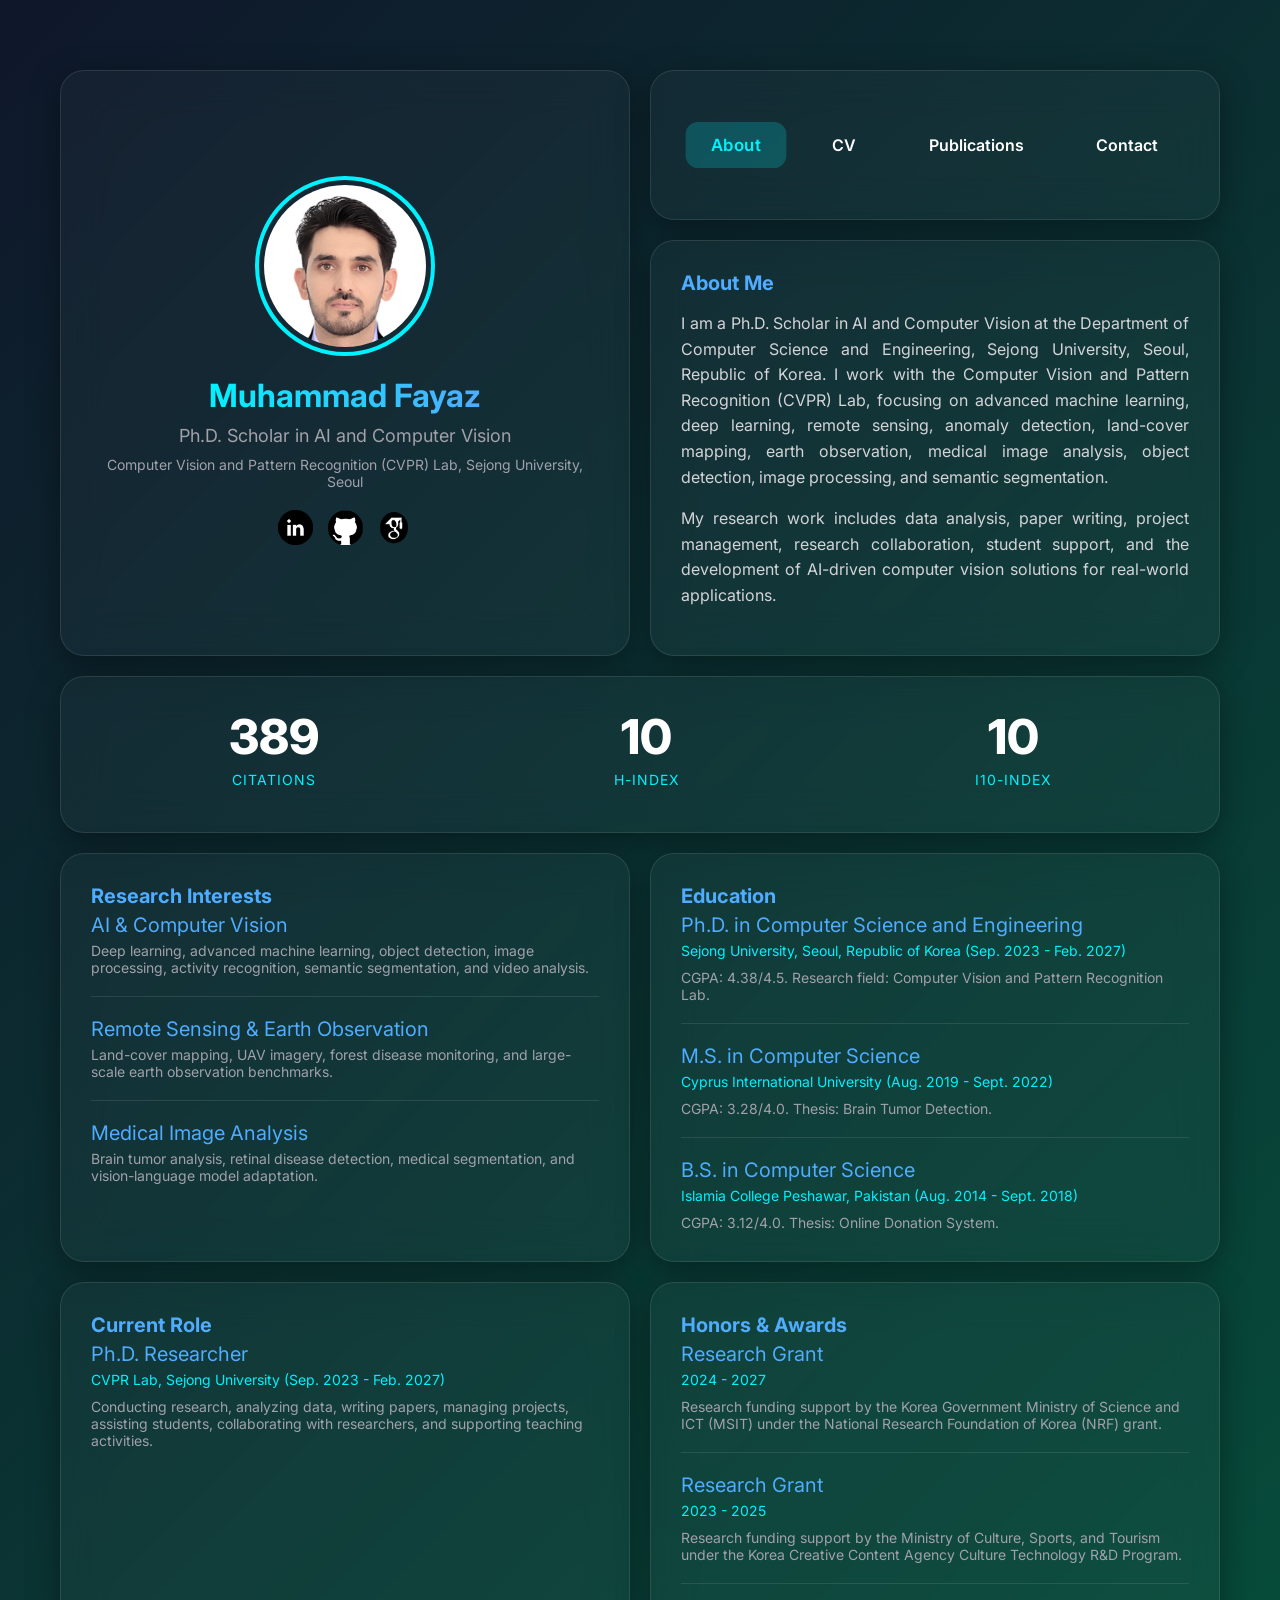
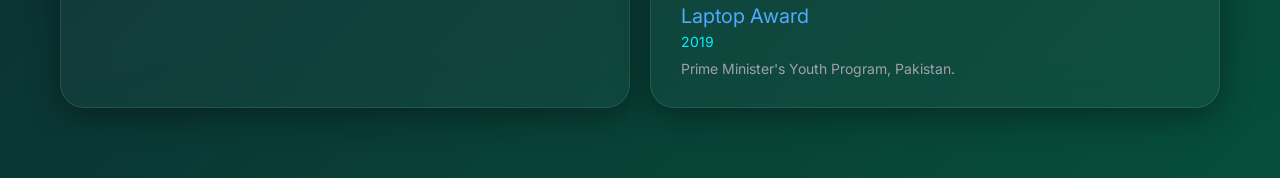
==== index.html @ 0b62bab2 "Add files via upload" ====
<!DOCTYPE html>
<html lang="en">
<head>
  <title>Muhammad Fayaz - Academic Portfolio</title>
  <meta charset="UTF-8">
  <meta name="viewport" content="width=device-width, initial-scale=1.0">
  <meta name="description" content="Academic portfolio of Muhammad Fayaz, Ph.D. Scholar in AI and Computer Vision at Sejong University.">
  <link rel="shortcut icon" href="./assets/images/logo.png" type="image/x-icon">
  <link rel="preconnect" href="https://fonts.googleapis.com">
  <link rel="preconnect" href="https://fonts.gstatic.com" crossorigin>
  <link href="https://fonts.googleapis.com/css2?family=Inter:wght@300;400;600;700;800&display=swap" rel="stylesheet">
  <link rel="stylesheet" href="./assets/css/bento.css">
</head>
<body>
  <div class="bento-container">
    
    <div class="bento-item bento-hero delay-1">
      <img src="./assets/images/profile.jpg" alt="Muhammad Fayaz" class="avatar-huge">
      <h1 class="bento-title">Muhammad Fayaz</h1>
      <p class="bento-subtitle">Ph.D. Scholar in AI and Computer Vision</p>
      <p class="bento-list-text" style="margin-top:10px;text-align:center;max-width:520px;">Computer Vision and Pattern Recognition (CVPR) Lab, Sejong University, Seoul</p>
      <div class="social-links">
        <a href="https://www.linkedin.com/in/muhammad-fayaz-43bba4210/" target="_blank" rel="noopener" title="LinkedIn"><img src="assets/images/Linkdinn .png" alt="LinkedIn"></a>
        <a href="https://github.com/fayaz66/" target="_blank" rel="noopener" title="GitHub"><img src="assets/images/GitHub.png" alt="GitHub"></a>
        <a href="https://scholar.google.com/citations?user=F-S76iUAAAAJ&hl=en" target="_blank" rel="noopener" title="Google Scholar"><img src="assets/images/GoogleSchoular.png" alt="Google Scholar"></a>
      </div>
    </div>
    <div class="bento-item bento-nav delay-2"><a href="index.html" class="nav-link active">About</a><a href="CV.html" class="nav-link ">CV</a><a href="publications.html" class="nav-link ">Publications</a><a href="Contact.html" class="nav-link ">Contact</a></div>
    <div class="bento-item bento-half delay-3">
      <h2 class="bento-list-title">About Me</h2>
      <p class="bento-text">I am a Ph.D. Scholar in AI and Computer Vision at the Department of Computer Science and Engineering, Sejong University, Seoul, Republic of Korea. I work with the Computer Vision and Pattern Recognition (CVPR) Lab, focusing on advanced machine learning, deep learning, remote sensing, anomaly detection, land-cover mapping, earth observation, medical image analysis, object detection, image processing, and semantic segmentation.</p>
      <p class="bento-text">My research work includes data analysis, paper writing, project management, research collaboration, student support, and the development of AI-driven computer vision solutions for real-world applications.</p>
    </div>
    
    <div class="bento-item bento-wide delay-4" style="display:flex;justify-content:space-around;align-items:center;gap:20px;flex-wrap:wrap;">
      <div style="text-align:center;"><p class="bento-stat-num"><span id="scholar-citations" data-target="389">0</span></p><p class="bento-stat-label">Citations</p></div>
      <div style="text-align:center;"><p class="bento-stat-num"><span id="scholar-hindex" data-target="10">0</span></p><p class="bento-stat-label">h-index</p></div>
      <div style="text-align:center;"><p class="bento-stat-num"><span id="scholar-i10index" data-target="10">0</span></p><p class="bento-stat-label">i10-index</p></div>
    </div>
    <div class="bento-item bento-half delay-2">
      <h2 class="bento-list-title">Research Interests</h2>
      <ul class="bento-list">
        <li><p class="bento-list-title">AI & Computer Vision</p><p class="bento-list-text">Deep learning, advanced machine learning, object detection, image processing, activity recognition, semantic segmentation, and video analysis.</p></li>
        <li><p class="bento-list-title">Remote Sensing & Earth Observation</p><p class="bento-list-text">Land-cover mapping, UAV imagery, forest disease monitoring, and large-scale earth observation benchmarks.</p></li>
        <li><p class="bento-list-title">Medical Image Analysis</p><p class="bento-list-text">Brain tumor analysis, retinal disease detection, medical segmentation, and vision-language model adaptation.</p></li>
      </ul>
    </div>
    <div class="bento-item bento-half delay-3">
      <h2 class="bento-list-title">Education</h2>
      <ul class="bento-list">
        <li><p class="bento-list-title">Ph.D. in Computer Science and Engineering</p><p class="bento-list-subtitle">Sejong University, Seoul, Republic of Korea (Sep. 2023 - Feb. 2027)</p><p class="bento-list-text">CGPA: 4.38/4.5. Research field: Computer Vision and Pattern Recognition Lab.</p></li>
        <li><p class="bento-list-title">M.S. in Computer Science</p><p class="bento-list-subtitle">Cyprus International University (Aug. 2019 - Sept. 2022)</p><p class="bento-list-text">CGPA: 3.28/4.0. Thesis: Brain Tumor Detection.</p></li>
        <li><p class="bento-list-title">B.S. in Computer Science</p><p class="bento-list-subtitle">Islamia College Peshawar, Pakistan (Aug. 2014 - Sept. 2018)</p><p class="bento-list-text">CGPA: 3.12/4.0. Thesis: Online Donation System.</p></li>
      </ul>
    </div>
    <div class="bento-item bento-half delay-4">
      <h2 class="bento-list-title">Current Role</h2>
      <ul class="bento-list">
        <li><p class="bento-list-title">Ph.D. Researcher</p><p class="bento-list-subtitle">CVPR Lab, Sejong University (Sep. 2023 - Feb. 2027)</p><p class="bento-list-text">Conducting research, analyzing data, writing papers, managing projects, assisting students, collaborating with researchers, and supporting teaching activities.</p></li>
      </ul>
    </div>
    <div class="bento-item bento-half delay-5">
      <h2 class="bento-list-title">Honors & Awards</h2>
      <ul class="bento-list">
        <li><p class="bento-list-title">Research Grant</p><p class="bento-list-subtitle">2024 - 2027</p><p class="bento-list-text">Research funding support by the Korea Government Ministry of Science and ICT (MSIT) under the National Research Foundation of Korea (NRF) grant.</p></li>
        <li><p class="bento-list-title">Research Grant</p><p class="bento-list-subtitle">2023 - 2025</p><p class="bento-list-text">Research funding support by the Ministry of Culture, Sports, and Tourism under the Korea Creative Content Agency Culture Technology R&D Program.</p></li>
        <li><p class="bento-list-title">Laptop Award</p><p class="bento-list-subtitle">2019</p><p class="bento-list-text">Prime Minister's Youth Program, Pakistan.</p></li>
      </ul>
    </div>
  </div>
  <script src="./assets/js/bento.js"></script>
</body>
</html>
---- assets/css/bento.css ----
/* bento.css */
*, *::before, *::after {
  box-sizing: border-box;
}
body {
  background: linear-gradient(-45deg, #020617, #0f172a, #1e1b4b, #064e3b, #0f172a);
  background-size: 400% 400%;
  animation: gradientBG 20s ease infinite;
  color: #fff;
  font-family: 'Inter', sans-serif;
  overflow-x: hidden;
  margin: 0;
}

@keyframes gradientBG {
  0% { background-position: 0% 50%; }
  50% { background-position: 100% 50%; }
  100% { background-position: 0% 50%; }
}

.bento-container {
  max-width: 1200px;
  margin: 50px auto;
  display: grid;
  grid-template-columns: repeat(4, 1fr);
  grid-auto-rows: minmax(150px, auto);
  gap: 20px;
  padding: 20px;
}

.bento-item {
  background: rgba(255, 255, 255, 0.03);
  backdrop-filter: blur(20px);
  -webkit-backdrop-filter: blur(20px);
  border: 1px solid rgba(255, 255, 255, 0.1);
  border-radius: 24px;
  padding: 30px;
  box-shadow: 0 8px 32px 0 rgba(0, 0, 0, 0.37);
  transition: transform 0.3s ease, border-color 0.3s ease, box-shadow 0.3s ease;
  position: relative;
  overflow: hidden;
}

/* Staggered entry animation */
.bento-item {
  opacity: 0;
  transform: translateY(30px);
  animation: fadeUp 0.6s ease forwards;
}

.delay-1 { animation-delay: 0.1s; }
.delay-2 { animation-delay: 0.2s; }
.delay-3 { animation-delay: 0.3s; }
.delay-4 { animation-delay: 0.4s; }
.delay-5 { animation-delay: 0.5s; }

@keyframes fadeUp {
  to {
    opacity: 1;
    transform: translateY(0);
  }
}

.bento-item:hover {
  border-color: rgba(0, 242, 254, 0.5);
  box-shadow: 0 15px 45px 0 rgba(0, 242, 254, 0.15);
}

/* Specific Grid Placements */
.bento-hero { grid-column: span 2; grid-row: span 2; display: flex; flex-direction: column; justify-content: center; align-items: center; text-align: center; }
.bento-nav { grid-column: span 2; display: flex; flex-wrap: wrap; justify-content: space-around; align-items: center; gap: 10px; }
.bento-stat { grid-column: span 1; text-align: center; display: flex; flex-direction: column; justify-content: center; align-items: center;}
.bento-wide { grid-column: span 4; }
.bento-tall { grid-column: span 2; grid-row: span 2; }
.bento-half { grid-column: span 2; }

/* Glowing Border Effect */
.bento-item::before {
  content: "";
  position: absolute;
  top: 0; left: -100%;
  width: 50%; height: 100%;
  background: linear-gradient(90deg, transparent, rgba(255, 255, 255, 0.1), transparent);
  transform: skewX(-20deg);
  transition: 0.5s;
  pointer-events: none;
}
.bento-item:hover::before {
  left: 150%;
}

.avatar-huge {
  width: 180px;
  height: 180px;
  border-radius: 50%;
  object-fit: cover;
  margin-bottom: 20px;
  border: 4px solid #00f2fe;
  padding: 5px;
}

.bento-title {
  font-size: 32px;
  font-weight: 700;
  background: linear-gradient(to right, #00f2fe, #4facfe);
  -webkit-background-clip: text;
  -webkit-text-fill-color: transparent;
  margin-bottom: 10px;
  margin-top: 0;
}

.bento-subtitle {
  font-size: 18px;
  color: #a1a1aa;
  margin: 0;
}

.bento-text {
  color: #d4d4d8;
  line-height: 1.6;
  font-size: 16px;
  text-align: justify;
}

.bento-stat-num {
  font-size: 48px;
  font-weight: 800;
  color: #fff;
  margin: 0;
}
.bento-stat-label {
  color: #00f2fe;
  font-size: 14px;
  text-transform: uppercase;
  letter-spacing: 1px;
  margin-top: 5px;
}

.nav-link {
  color: #fff;
  text-decoration: none;
  font-weight: 600;
  font-size: 16px;
  padding: 12px 24px;
  border-radius: 12px;
  transition: background 0.3s, transform 0.2s;
}
.nav-link:hover, .nav-link.active {
  background: rgba(0, 242, 254, 0.2);
  color: #00f2fe;
  transform: scale(1.05);
}

.social-links {
  display: flex;
  gap: 15px;
  margin-top: 20px;
}
.social-links img {
  width: 35px;
  height: 35px;
  transition: transform 0.3s;
}
.social-links a:hover img {
  transform: scale(1.2);
}

.bento-list {
  list-style: none;
  padding: 0;
  margin: 0;
}
.bento-list li {
  margin-bottom: 20px;
  border-bottom: 1px solid rgba(255,255,255,0.1);
  padding-bottom: 20px;
}
.bento-list li:last-child {
  border-bottom: none;
  margin-bottom: 0;
  padding-bottom: 0;
}
.bento-list-title {
  color: #4facfe;
  font-size: 20px;
  margin: 0 0 5px 0;
}
.bento-list-subtitle {
  color: #00f2fe;
  font-size: 14px;
  margin: 0 0 10px 0;
}
.bento-list-text {
  color: #a1a1aa;
  font-size: 14px;
  margin: 0;
}

@media (max-width: 900px) {
  .bento-container {
    grid-template-columns: repeat(2, 1fr);
  }
  .bento-hero, .bento-nav, .bento-wide, .bento-tall, .bento-half {
    grid-column: span 2;
  }
}
@media (max-width: 600px) {
  .bento-container {
    grid-template-columns: 1fr;
    padding: 15px;
    gap: 15px;
  }
  .bento-hero, .bento-nav, .bento-wide, .bento-tall, .bento-half, .bento-stat {
    grid-column: span 1;
  }
  .bento-nav {
    gap: 5px;
  }
  .nav-link {
    font-size: 13px;
    padding: 8px 12px;
  }
  .avatar-huge {
    width: 140px;
    height: 140px;
  }
}
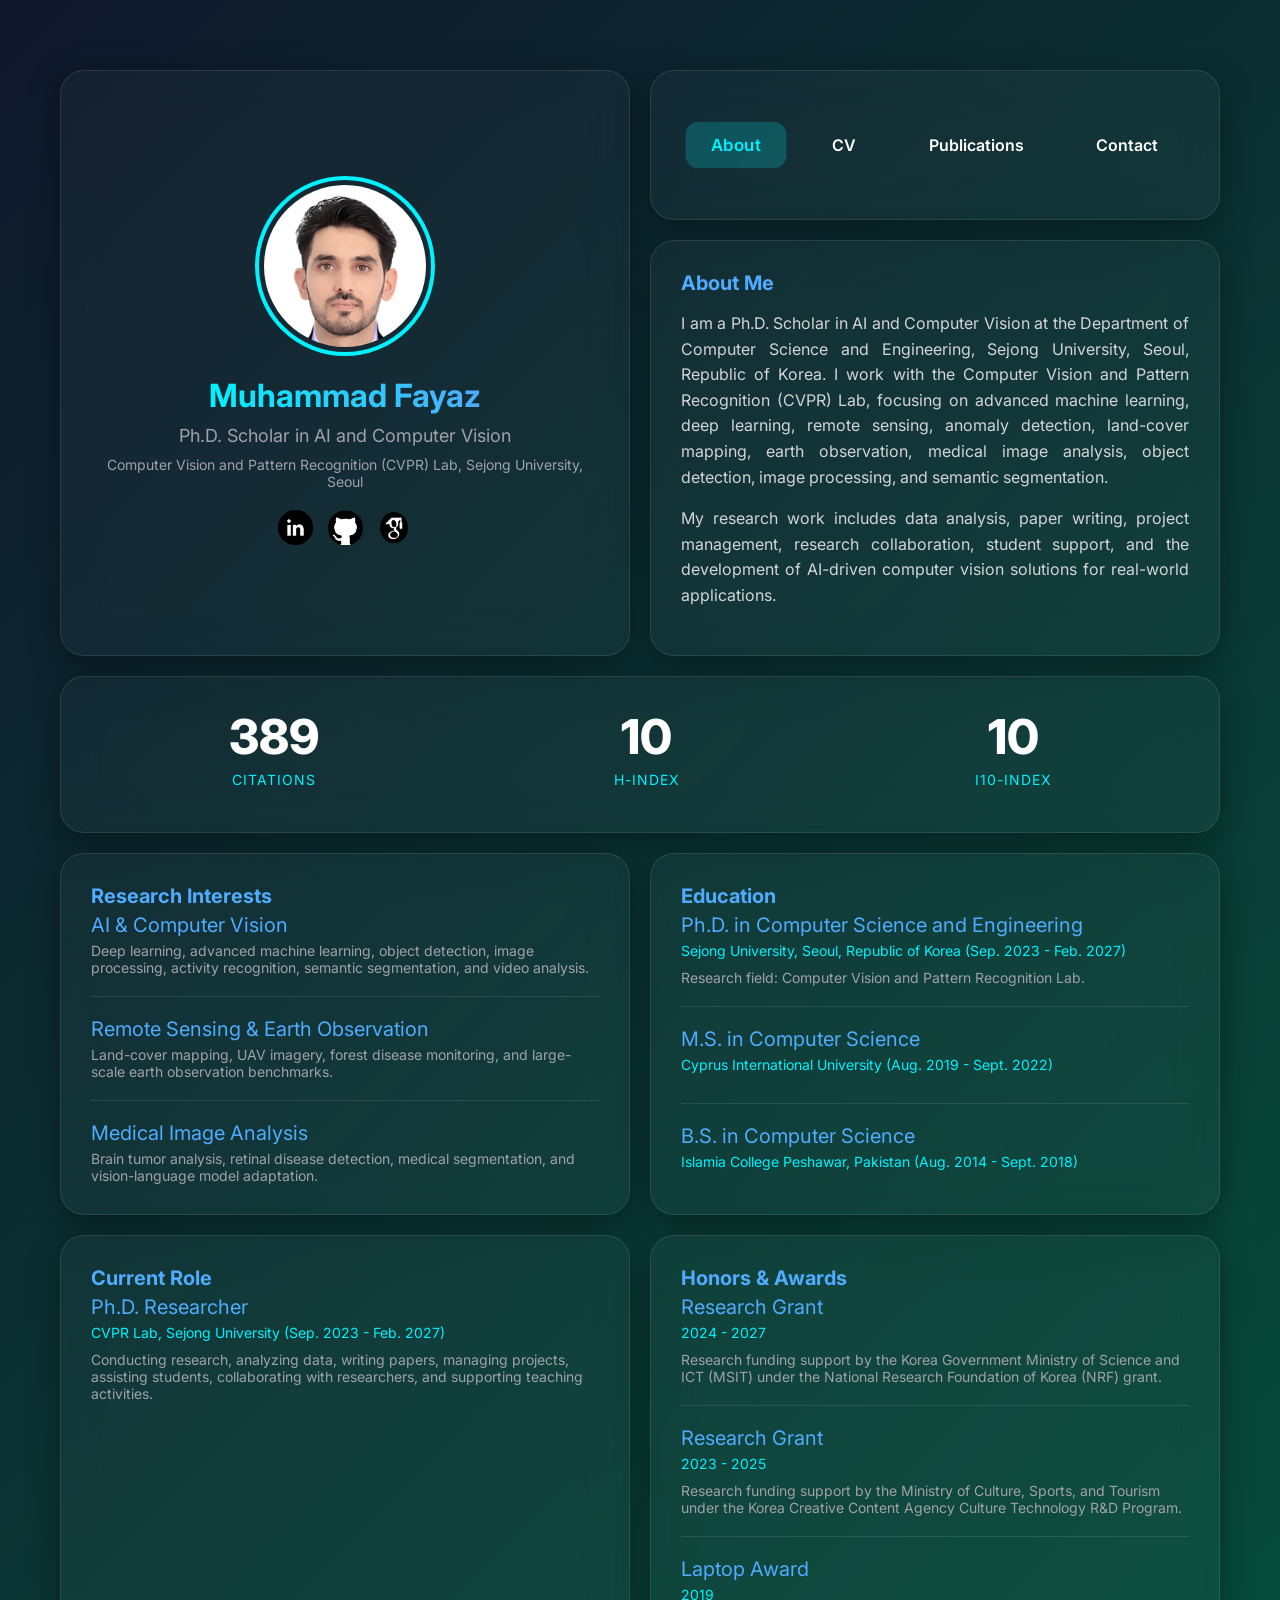
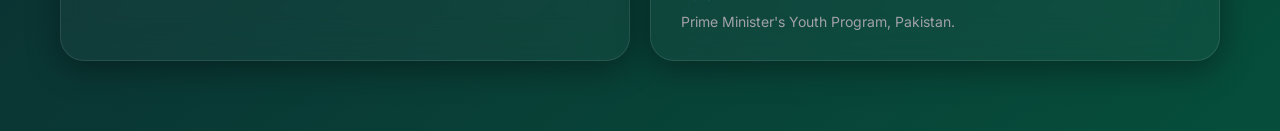
==== commit bb0b6ab2: "Revise education section in index.html" ====
--- a/index.html
+++ b/index.html
@@ -48,9 +48,9 @@
     <div class="bento-item bento-half delay-3">
       <h2 class="bento-list-title">Education</h2>
       <ul class="bento-list">
-        <li><p class="bento-list-title">Ph.D. in Computer Science and Engineering</p><p class="bento-list-subtitle">Sejong University, Seoul, Republic of Korea (Sep. 2023 - Feb. 2027)</p><p class="bento-list-text">CGPA: 4.38/4.5. Research field: Computer Vision and Pattern Recognition Lab.</p></li>
-        <li><p class="bento-list-title">M.S. in Computer Science</p><p class="bento-list-subtitle">Cyprus International University (Aug. 2019 - Sept. 2022)</p><p class="bento-list-text">CGPA: 3.28/4.0. Thesis: Brain Tumor Detection.</p></li>
-        <li><p class="bento-list-title">B.S. in Computer Science</p><p class="bento-list-subtitle">Islamia College Peshawar, Pakistan (Aug. 2014 - Sept. 2018)</p><p class="bento-list-text">CGPA: 3.12/4.0. Thesis: Online Donation System.</p></li>
+        <li><p class="bento-list-title">Ph.D. in Computer Science and Engineering</p><p class="bento-list-subtitle">Sejong University, Seoul, Republic of Korea (Sep. 2023 - Feb. 2027)</p><p class="bento-list-text"> Research field: Computer Vision and Pattern Recognition Lab.</p></li>
+        <li><p class="bento-list-title">M.S. in Computer Science</p><p class="bento-list-subtitle">Cyprus International University (Aug. 2019 - Sept. 2022)</p><p class="bento-list-text"></p></li>
+        <li><p class="bento-list-title">B.S. in Computer Science</p><p class="bento-list-subtitle">Islamia College Peshawar, Pakistan (Aug. 2014 - Sept. 2018)</p><p class="bento-list-text"></p></li>
       </ul>
     </div>
     <div class="bento-item bento-half delay-4">
